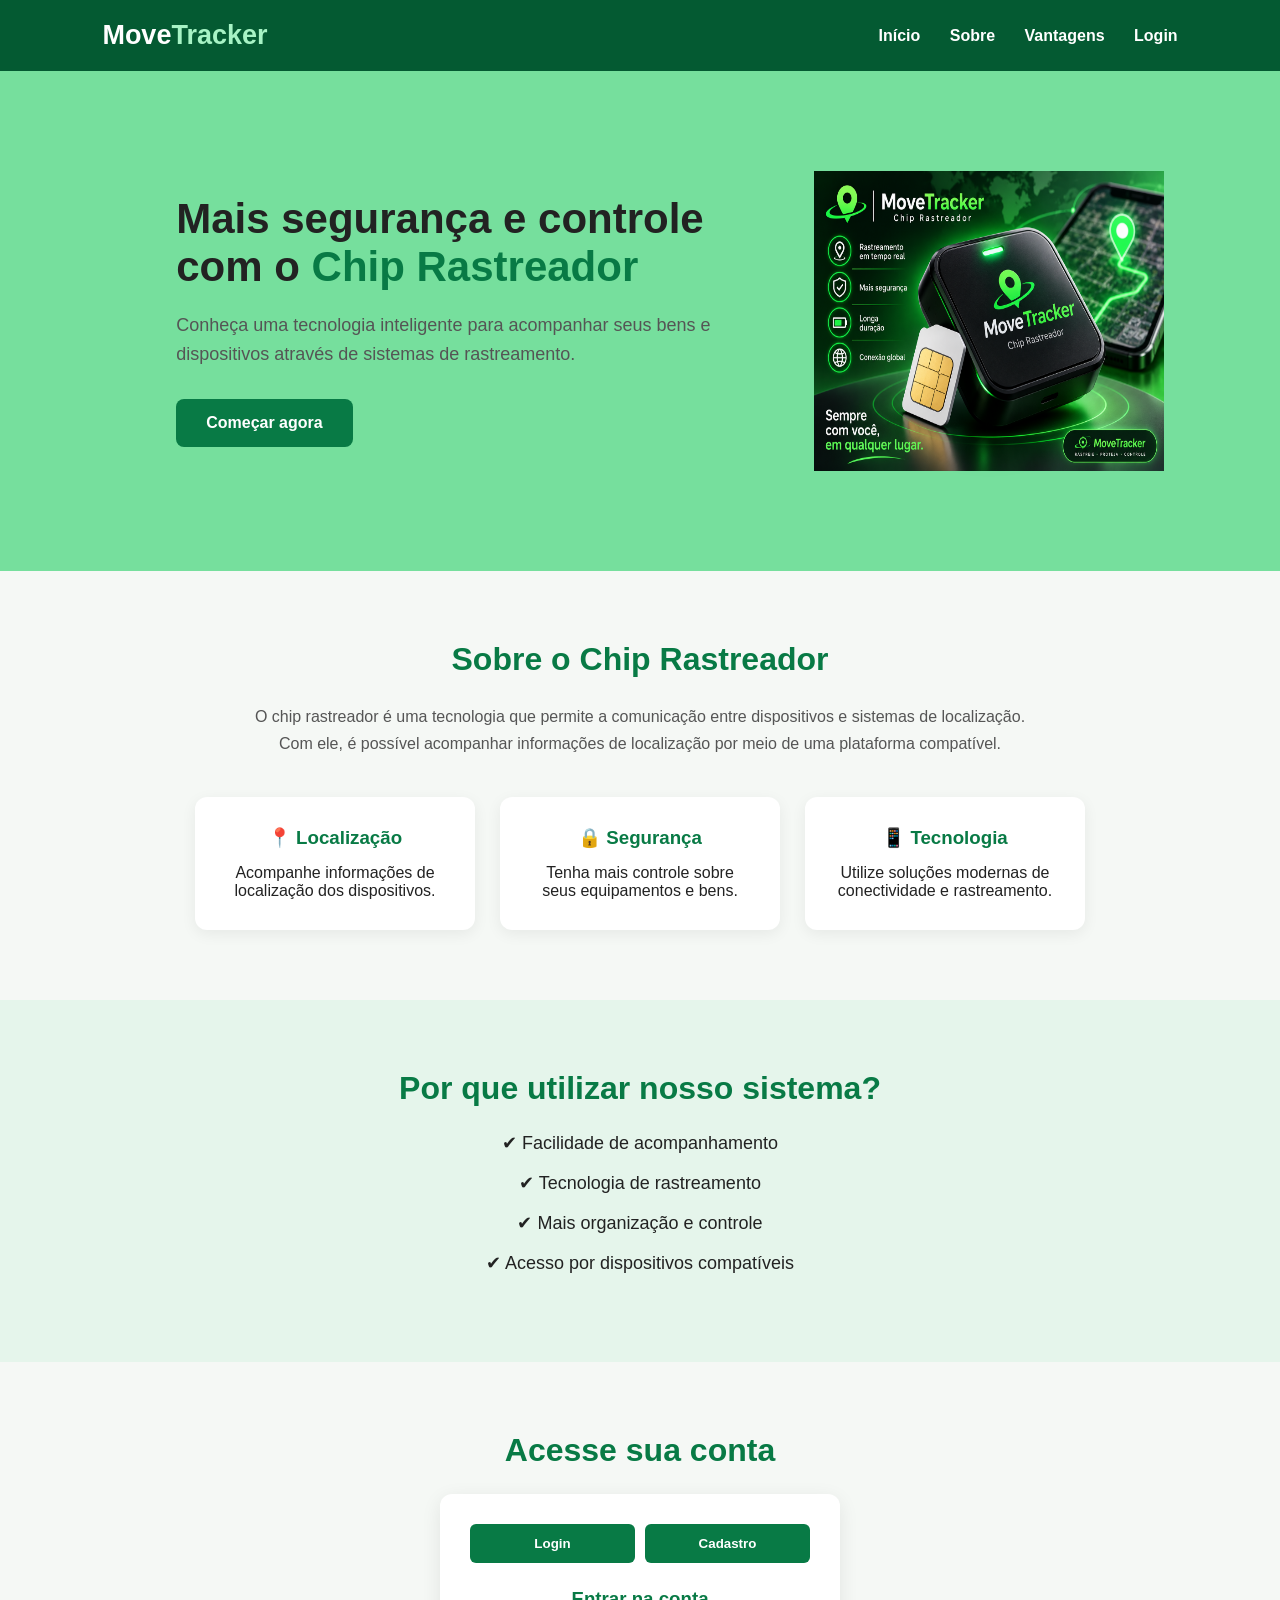
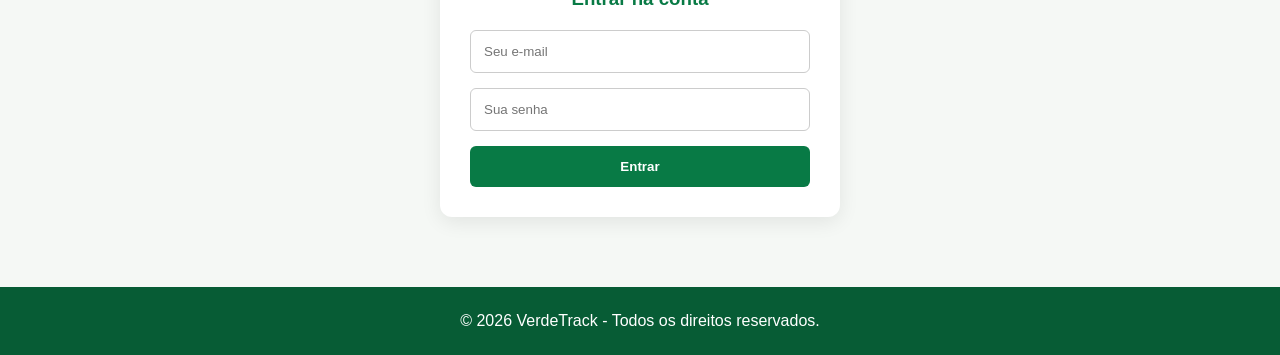
==== html/index.html @ 40c5a961 "Initial commit" ====
<!DOCTYPE html>
<html lang="pt-BR">
<head>
    <meta charset="UTF-8">
    <meta name="viewport" content="width=device-width, initial-scale=1.0">
    <title>MoveTracker - Chip Rastreador</title>
    <link rel="stylesheet" href="../css/style.css">
</head>
<body>

    <header>
        <div class="logo">Move<span>Tracker</span></div>

        <nav>
            <a href="#inicio">Início</a>
            <a href="#sobre">Sobre</a>
            <a href="#vantagens">Vantagens</a>
            <a href="#acesso">Login</a>
        </nav>
    </header>

    <section class="inicio" id="inicio">
        <div class="conteudo">
            <h1>Mais segurança e controle com o <span>Chip Rastreador</span></h1>

            <p>
                Conheça uma tecnologia inteligente para acompanhar
                seus bens e dispositivos através de sistemas de rastreamento.
            </p>

            <a href="#acesso" class="botao">Começar agora</a>
        </div>

        <div class="imagem">
            <div class="circulo"><img src="../img/movetracker.png" alt="Chip Rastreador" width="350" height="300"></div>
        </div>
    </section>

    <section class="sobre" id="sobre">
        <h2>Sobre o Chip Rastreador</h2>

        <p>
            O chip rastreador é uma tecnologia que permite a comunicação
            entre dispositivos e sistemas de localização. Com ele, é
            possível acompanhar informações de localização por meio
            de uma plataforma compatível.
        </p>

        <div class="cards">
            <div class="card">
                <h3>📍 Localização</h3>
                <p>Acompanhe informações de localização dos dispositivos.</p>
            </div>

            <div class="card">
                <h3>🔒 Segurança</h3>
                <p>Tenha mais controle sobre seus equipamentos e bens.</p>
            </div>

            <div class="card">
                <h3>📱 Tecnologia</h3>
                <p>Utilize soluções modernas de conectividade e rastreamento.</p>
            </div>
        </div>
    </section>

    <section class="vantagens" id="vantagens">
        <h2>Por que utilizar nosso sistema?</h2>

        <div class="lista">
            <p>✔ Facilidade de acompanhamento</p>
            <p>✔ Tecnologia de rastreamento</p>
            <p>✔ Mais organização e controle</p>
            <p>✔ Acesso por dispositivos compatíveis</p>
        </div>
    </section>

    <section class="acesso" id="acesso">
        <h2>Acesse sua conta</h2>

        <div class="formulario">

            <div class="abas">
                <button onclick="mostrarLogin()">Login</button>
                <button onclick="mostrarCadastro()">Cadastro</button>
            </div>

            <form id="login">
                <h3>Entrar na conta</h3>

                <input type="email" placeholder="Seu e-mail" required>

                <input type="password" placeholder="Sua senha" required>

                <button type="submit">Entrar</button>
            </form>

            <form id="cadastro" class="oculto">
                <h3>Criar uma conta</h3>

                <input type="text" placeholder="Nome completo" required>

                <input type="email" placeholder="Seu e-mail" required>

                <input type="password" placeholder="Crie uma senha" minlength="6" required>

                <button type="submit">Cadastrar</button>
            </form>

        </div>
    </section>

    <footer>
        <p>© 2026 VerdeTrack - Todos os direitos reservados.</p>
    </footer>

    <script>
        function mostrarLogin() {
            document.getElementById("login").classList.remove("oculto");
            document.getElementById("cadastro").classList.add("oculto");
        }

        function mostrarCadastro() {
            document.getElementById("cadastro").classList.remove("oculto");
            document.getElementById("login").classList.add("oculto");
        }

        document.getElementById("login").addEventListener("submit", function(event) {
            event.preventDefault();
            alert("Login demonstrativo! Conecte um sistema de autenticação para acessar sua conta.");
        });

        document.getElementById("cadastro").addEventListener("submit", function(event) {
            event.preventDefault();
            alert("Cadastro demonstrativo! Conecte um banco de dados para salvar os usuários.");
        });
    </script>

</body>
</html>
---- css/style.css ----
/* CONFIGURAÇÕES GERAIS */

* {
    margin: 0;
    padding: 0;
    box-sizing: border-box;
    font-family: Arial, sans-serif;
}

html {
    scroll-behavior: smooth;
}

body {
    background: #f5f8f5;
    color: #222;
}

/* MENU */

header {
    background: #045a32;
    color: white;
    padding: 20px 8%;
    display: flex;
    justify-content: space-between;
    align-items: center;
}

.logo {
    font-size: 27px;
    font-weight: bold;
}

.logo span {
    color: #a7f3c5;
}

nav a {
    color: white;
    text-decoration: none;
    margin-left: 25px;
    font-weight: bold;
}

nav a:hover {
    color: #a7f3c5;
}

/* INÍCIO */

.inicio {
    min-height: 500px;
    display: flex;
    align-items: center;
    justify-content: space-around;
    padding: 60px 8%;
    background: #76df9d;
}

.conteudo {
    max-width: 550px;
}

.conteudo h1 {
    font-size: 42px;
    margin-bottom: 20px;
}

.conteudo h1 span {
    color: #087a45;
}

.conteudo p {
    font-size: 18px;
    line-height: 1.6;
    margin-bottom: 30px;
    color: #555;
}

.botao {
    background: #087a45;
    color: white;
    padding: 15px 30px;
    border-radius: 8px;
    text-decoration: none;
    display: inline-block;
    font-weight: bold;
}

.botao:hover {
    background: #04552f;
}

.circulo {
    width: 230px;
    height: 230px;
    background: #087a45;
    border-radius: 50%;
    display: flex;
    justify-content: center;
    align-items: center;
    font-size: 90px;
    box-shadow: 0 10px 30px #087a4540;
}

/* SOBRE */

.sobre {
    padding: 70px 8%;
    text-align: center;
}

.sobre h2,
.vantagens h2,
.acesso h2 {
    color: #087a45;
    font-size: 32px;
    margin-bottom: 25px;
}

.sobre > p {
    max-width: 800px;
    margin: auto;
    line-height: 1.7;
    color: #555;
}

.cards {
    display: flex;
    justify-content: center;
    gap: 25px;
    margin-top: 40px;
    flex-wrap: wrap;
}

.card {
    background: white;
    padding: 30px;
    width: 280px;
    border-radius: 12px;
    box-shadow: 0 4px 15px #00000010;
    transition: 0.3s;
}

.card:hover {
    transform: translateY(-8px);
}

.card h3 {
    color: #087a45;
    margin-bottom: 15px;
}

/* VANTAGENS */

.vantagens {
    background: #e5f5eb;
    padding: 70px 8%;
    text-align: center;
}

.lista p {
    margin: 18px;
    font-size: 18px;
}

/* LOGIN E CADASTRO */

.acesso {
    padding: 70px 20px;
    text-align: center;
}

.formulario {
    background: white;
    max-width: 400px;
    margin: auto;
    padding: 30px;
    border-radius: 12px;
    box-shadow: 0 5px 20px #00000015;
}

.abas {
    display: flex;
    gap: 10px;
    margin-bottom: 25px;
}

.abas button {
    flex: 1;
    padding: 12px;
    border: none;
    background: #087a45;
    color: white;
    border-radius: 6px;
    cursor: pointer;
    font-weight: bold;
}

.abas button:hover {
    background: #04552f;
}

.formulario h3 {
    margin-bottom: 20px;
    color: #087a45;
}

.formulario input {
    width: 100%;
    padding: 13px;
    margin-bottom: 15px;
    border: 1px solid #ccc;
    border-radius: 6px;
    outline: none;
}

.formulario input:focus {
    border-color: #087a45;
}

.formulario form button {
    width: 100%;
    padding: 13px;
    background: #087a45;
    color: white;
    border: none;
    border-radius: 6px;
    cursor: pointer;
    font-weight: bold;
}

.formulario form button:hover {
    background: #04552f;
}

.oculto {
    display: none;
}

/* RODAPÉ */

footer {
    background: #075c35;
    color: white;
    padding: 25px;
    text-align: center;
}

/* RESPONSIVIDADE */

@media (max-width: 768px) {

    header {
        flex-direction: column;
        gap: 20px;
    }

    nav {
        display: flex;
        flex-wrap: wrap;
        justify-content: center;
        gap: 15px;
    }

    nav a {
        margin: 0;
    }

    .inicio {
        flex-direction: column;
        text-align: center;
        gap: 40px;
    }

    .conteudo h1 {
        font-size: 32px;
    }

    .cards {
        flex-direction: column;
        align-items: center;
    }
}
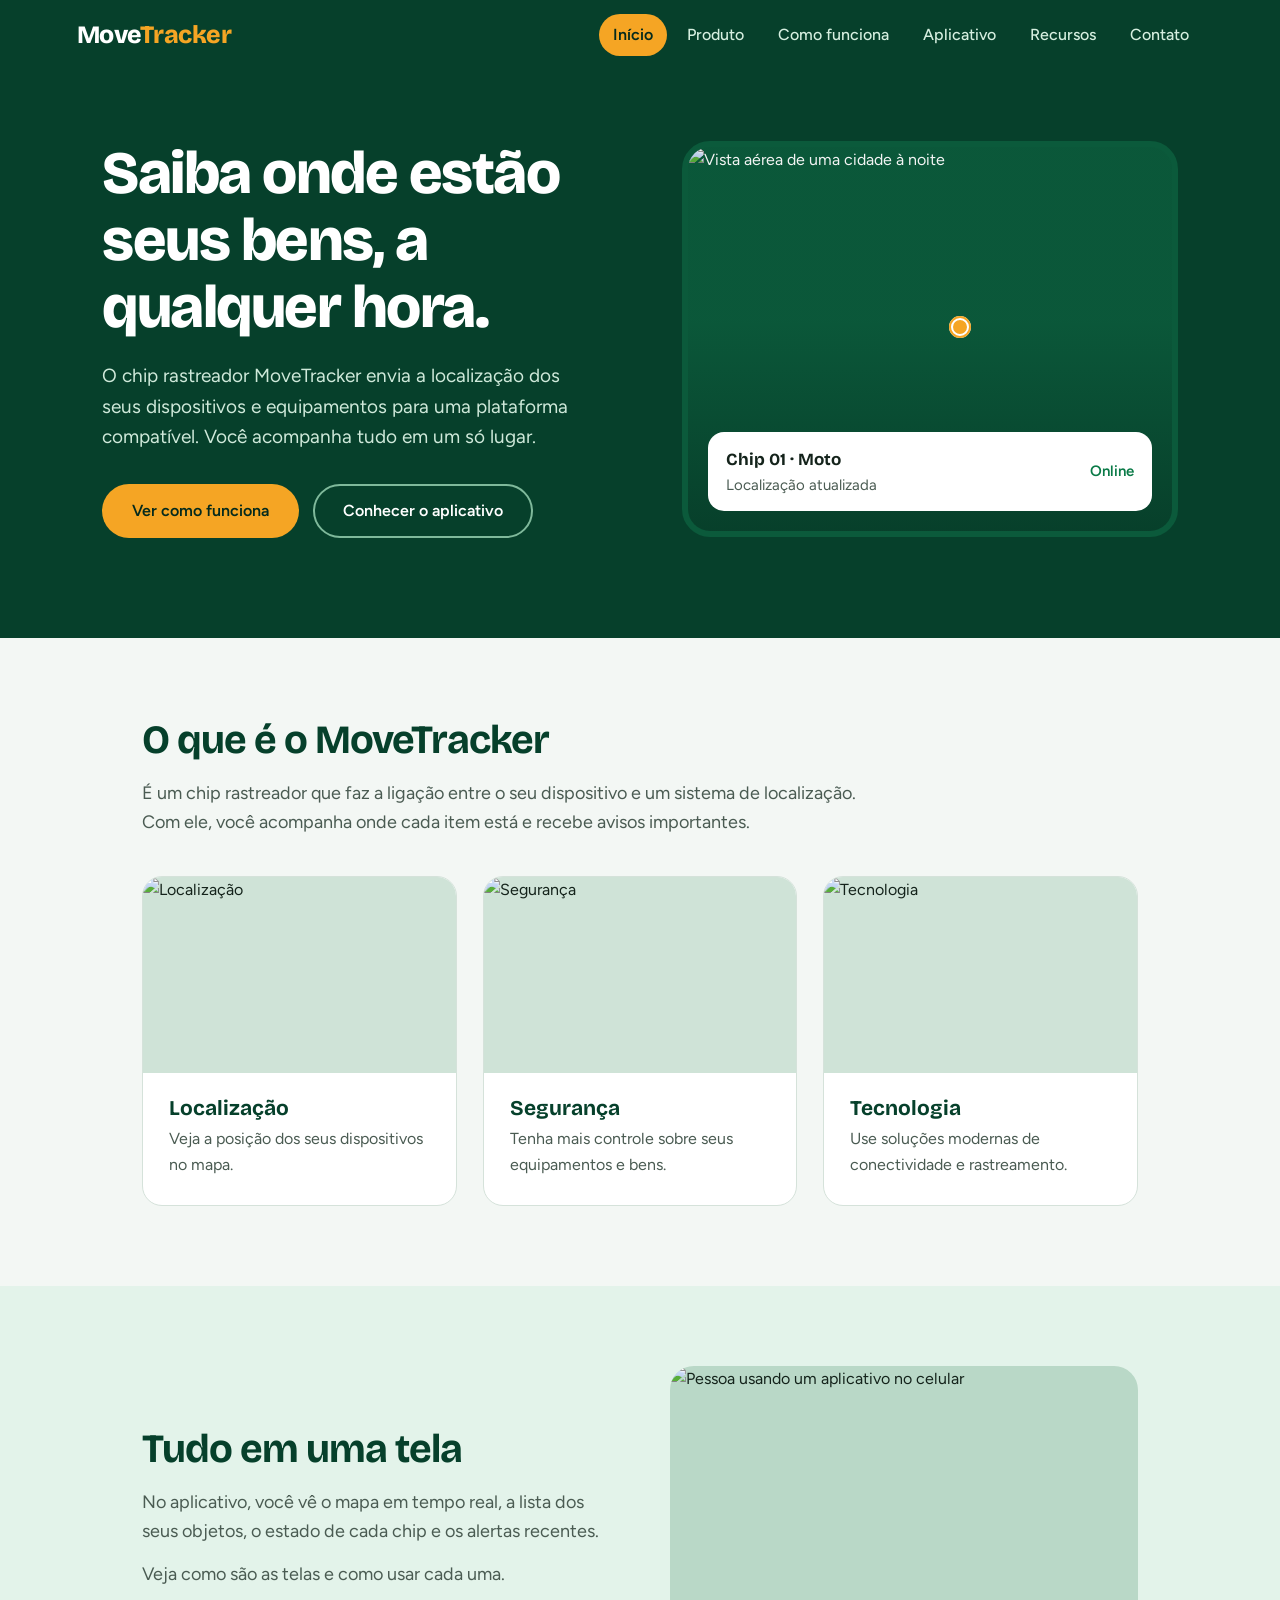
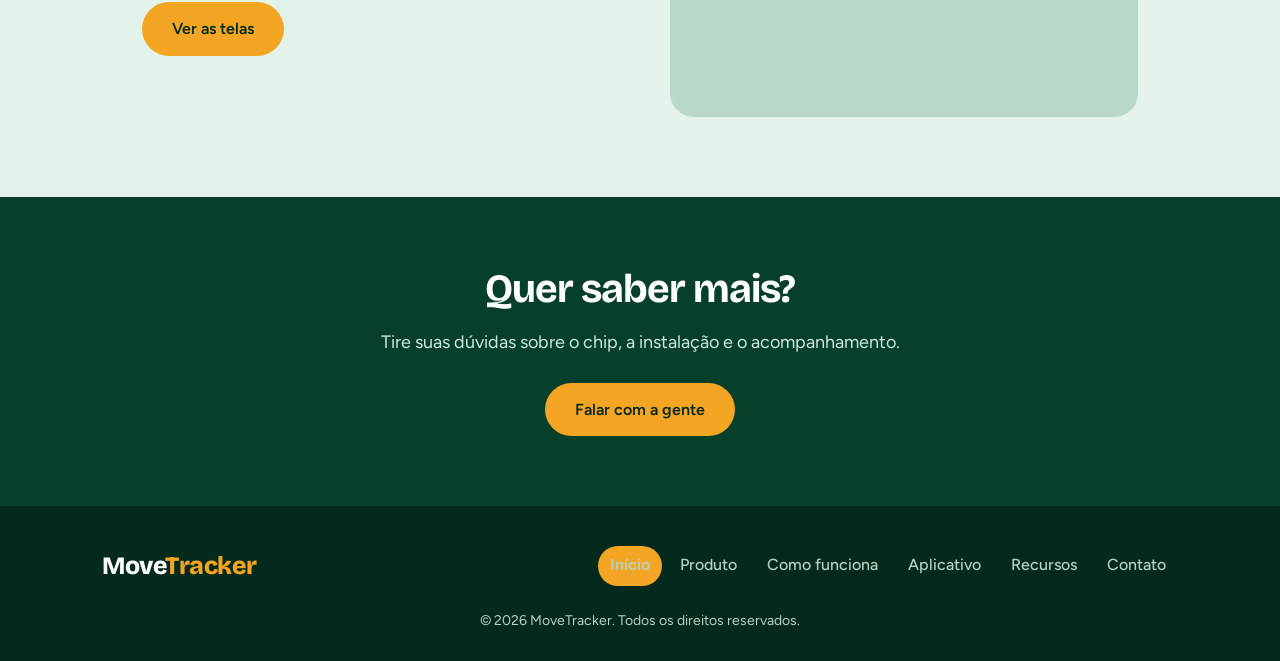
==== commit d9db0b77: "Atualização do frontend" ====
--- a/html/index.html
+++ b/html/index.html
@@ -1,141 +1,45 @@
-
 <!DOCTYPE html>
 <html lang="pt-BR">
 <head>
-    <meta charset="UTF-8">
-    <meta name="viewport" content="width=device-width, initial-scale=1.0">
-    <title>MoveTracker - Chip Rastreador</title>
-    <link rel="stylesheet" href="../css/style.css">
+<meta charset="UTF-8">
+<meta name="viewport" content="width=device-width, initial-scale=1.0">
+<title>Chip Rastreador - MoveTracker</title>
+<meta name="description" content="MoveTracker: chip rastreador para acompanhar a localização dos seus bens e dispositivos.">
+<link rel="preconnect" href="https://fonts.googleapis.com">
+<link rel="preconnect" href="https://fonts.gstatic.com" crossorigin>
+<link href="https://fonts.googleapis.com/css2?family=Bricolage+Grotesque:wght@500;700;800&family=Figtree:wght@400;500;600&display=swap" rel="stylesheet">
+<link rel="stylesheet" href="../css/style.css">
 </head>
 <body>
-
-    <header>
-        <div class="logo">Move<span>Tracker</span></div>
-
-        <nav>
-            <a href="#inicio">Início</a>
-            <a href="#sobre">Sobre</a>
-            <a href="#vantagens">Vantagens</a>
-            <a href="#acesso">Login</a>
-        </nav>
-    </header>
-
-    <section class="inicio" id="inicio">
-        <div class="conteudo">
-            <h1>Mais segurança e controle com o <span>Chip Rastreador</span></h1>
-
-            <p>
-                Conheça uma tecnologia inteligente para acompanhar
-                seus bens e dispositivos através de sistemas de rastreamento.
-            </p>
-
-            <a href="#acesso" class="botao">Começar agora</a>
-        </div>
-
-        <div class="imagem">
-            <div class="circulo"><img src="../img/movetracker.png" alt="Chip Rastreador" width="350" height="300"></div>
-        </div>
-    </section>
-
-    <section class="sobre" id="sobre">
-        <h2>Sobre o Chip Rastreador</h2>
-
-        <p>
-            O chip rastreador é uma tecnologia que permite a comunicação
-            entre dispositivos e sistemas de localização. Com ele, é
-            possível acompanhar informações de localização por meio
-            de uma plataforma compatível.
-        </p>
-
-        <div class="cards">
-            <div class="card">
-                <h3>📍 Localização</h3>
-                <p>Acompanhe informações de localização dos dispositivos.</p>
-            </div>
-
-            <div class="card">
-                <h3>🔒 Segurança</h3>
-                <p>Tenha mais controle sobre seus equipamentos e bens.</p>
-            </div>
-
-            <div class="card">
-                <h3>📱 Tecnologia</h3>
-                <p>Utilize soluções modernas de conectividade e rastreamento.</p>
-            </div>
-        </div>
-    </section>
-
-    <section class="vantagens" id="vantagens">
-        <h2>Por que utilizar nosso sistema?</h2>
-
-        <div class="lista">
-            <p>✔ Facilidade de acompanhamento</p>
-            <p>✔ Tecnologia de rastreamento</p>
-            <p>✔ Mais organização e controle</p>
-            <p>✔ Acesso por dispositivos compatíveis</p>
-        </div>
-    </section>
-
-    <section class="acesso" id="acesso">
-        <h2>Acesse sua conta</h2>
-
-        <div class="formulario">
-
-            <div class="abas">
-                <button onclick="mostrarLogin()">Login</button>
-                <button onclick="mostrarCadastro()">Cadastro</button>
-            </div>
-
-            <form id="login">
-                <h3>Entrar na conta</h3>
-
-                <input type="email" placeholder="Seu e-mail" required>
-
-                <input type="password" placeholder="Sua senha" required>
-
-                <button type="submit">Entrar</button>
-            </form>
-
-            <form id="cadastro" class="oculto">
-                <h3>Criar uma conta</h3>
-
-                <input type="text" placeholder="Nome completo" required>
-
-                <input type="email" placeholder="Seu e-mail" required>
-
-                <input type="password" placeholder="Crie uma senha" minlength="6" required>
-
-                <button type="submit">Cadastrar</button>
-            </form>
-
-        </div>
-    </section>
-
-    <footer>
-        <p>© 2026 VerdeTrack - Todos os direitos reservados.</p>
-    </footer>
-
-    <script>
-        function mostrarLogin() {
-            document.getElementById("login").classList.remove("oculto");
-            document.getElementById("cadastro").classList.add("oculto");
-        }
-
-        function mostrarCadastro() {
-            document.getElementById("cadastro").classList.remove("oculto");
-            document.getElementById("login").classList.add("oculto");
-        }
-
-        document.getElementById("login").addEventListener("submit", function(event) {
-            event.preventDefault();
-            alert("Login demonstrativo! Conecte um sistema de autenticação para acessar sua conta.");
-        });
-
-        document.getElementById("cadastro").addEventListener("submit", function(event) {
-            event.preventDefault();
-            alert("Cadastro demonstrativo! Conecte um banco de dados para salvar os usuários.");
-        });
-    </script>
-
+<header>
+<a class="logo" href="index.html">Move<span>Tracker</span></a>
+<nav aria-label="Menu principal"><a href="index.html" aria-current="page">Início</a><a href="produto.html">Produto</a><a href="como-funciona.html">Como funciona</a><a href="aplicativo.html">Aplicativo</a><a href="recursos.html">Recursos</a><a href="contato.html">Contato</a></nav>
+</header>
+<section class="inicio">
+<div>
+<h1>Saiba onde estão seus bens, a qualquer hora.</h1>
+<p>O chip rastreador MoveTracker envia a localização dos seus dispositivos e equipamentos para uma plataforma compatível. Você acompanha tudo em um só lugar.</p>
+<div class="botoes"><a class="botao" href="como-funciona.html">Ver como funciona</a><a class="botao sec" href="aplicativo.html">Conhecer o aplicativo</a></div>
+</div>
+<div class="mapa"><img src="https://images.unsplash.com/photo-1477959858617-67f85cf4f1df?auto=format&fit=crop&w=1000&q=80" alt="Vista aérea de uma cidade à noite" loading="lazy" width="1000" height="800"><span class="pino" aria-hidden="true"></span>
+<div class="status"><div><strong>Chip 01 · Moto</strong><span>Localização atualizada</span></div><em>Online</em></div></div>
+</section>
+<section class="wrap">
+<h2>O que é o MoveTracker</h2>
+<p class="intro">É um chip rastreador que faz a ligação entre o seu dispositivo e um sistema de localização. Com ele, você acompanha onde cada item está e recebe avisos importantes.</p>
+<div class="grade"><article class="card"><div class="foto"><img src="https://images.unsplash.com/photo-1524661135-423995f22d0b?auto=format&fit=crop&w=800&q=80" alt="Localização" loading="lazy" width="800" height="500"></div><div class="texto"><h3>Localização</h3><p>Veja a posição dos seus dispositivos no mapa.</p></div></article><article class="card"><div class="foto"><img src="https://images.unsplash.com/photo-1550751827-4bd374c3f58b?auto=format&fit=crop&w=800&q=80" alt="Segurança" loading="lazy" width="800" height="500"></div><div class="texto"><h3>Segurança</h3><p>Tenha mais controle sobre seus equipamentos e bens.</p></div></article><article class="card"><div class="foto"><img src="https://images.unsplash.com/photo-1518770660439-4636190af475?auto=format&fit=crop&w=800&q=80" alt="Tecnologia" loading="lazy" width="800" height="500"></div><div class="texto"><h3>Tecnologia</h3><p>Use soluções modernas de conectividade e rastreamento.</p></div></article></div>
+</section>
+<section class="faixa"><div class="wrap split">
+<div><h2>Tudo em uma tela</h2><p>No aplicativo, você vê o mapa em tempo real, a lista dos seus objetos, o estado de cada chip e os alertas recentes.</p><p>Veja como são as telas e como usar cada uma.</p><a class="botao" href="aplicativo.html">Ver as telas</a></div>
+<div class="foto"><img src="https://images.unsplash.com/photo-1512941937669-90a1b58e7e9c?auto=format&fit=crop&w=900&q=80" alt="Pessoa usando um aplicativo no celular" loading="lazy" width="900" height="650"></div>
+</div></section>
+<section class="chamada"><h2>Quer saber mais?</h2><p>Tire suas dúvidas sobre o chip, a instalação e o acompanhamento.</p><a class="botao" href="contato.html">Falar com a gente</a></section>
+<footer>
+<div class="rodape">
+<a class="logo" href="index.html">Move<span>Tracker</span></a>
+<nav aria-label="Menu do rodapé"><a href="index.html" aria-current="page">Início</a><a href="produto.html">Produto</a><a href="como-funciona.html">Como funciona</a><a href="aplicativo.html">Aplicativo</a><a href="recursos.html">Recursos</a><a href="contato.html">Contato</a></nav>
+</div>
+<small>© 2026 MoveTracker. Todos os direitos reservados.</small>
+</footer>
 </body>
-</html>
+</html>
--- a/css/style.css
+++ b/css/style.css
@@ -1,286 +1,146 @@
-
-/* CONFIGURAÇÕES GERAIS */
-
-* {
-    margin: 0;
-    padding: 0;
-    box-sizing: border-box;
-    font-family: Arial, sans-serif;
-}
-
-html {
-    scroll-behavior: smooth;
-}
-
-body {
-    background: #f5f8f5;
-    color: #222;
-}
+:root{--floresta:#06402b;--escura:#042a1d;--verde:#0a7a47;--ambar:#f5a524;--fundo:#f3f7f4;--papel:#fff;--texto:#14231b;--suave:#4a5b52;--borda:#d5e2da;--claro:#e3f3ea;--titulo:"Bricolage Grotesque","Trebuchet MS",sans-serif;--corpo:"Figtree","Segoe UI",Arial,sans-serif}
+*{margin:0;padding:0;box-sizing:border-box}
+html{scroll-behavior:smooth}
+body{font-family:var(--corpo);background:var(--fundo);color:var(--texto);line-height:1.6}
+img{display:block;max-width:100%}
+a:focus-visible,summary:focus-visible{outline:3px solid var(--ambar);outline-offset:3px}
+h1,h2,h3{font-family:var(--titulo);line-height:1.12}
+h2{font-size:clamp(28px,3.6vw,40px);letter-spacing:-1px;color:var(--floresta);margin-bottom:16px}
+h3{font-size:21px;color:var(--floresta);margin-bottom:6px}
 
 /* MENU */
+header{position:sticky;top:0;z-index:10;background:var(--floresta);color:#fff;padding:14px 6%;display:flex;justify-content:space-between;align-items:center;gap:20px}
+.logo{font-family:var(--titulo);font-size:25px;font-weight:800;letter-spacing:-.5px;color:#fff;text-decoration:none}
+.logo span{color:var(--ambar)}
+nav{display:flex;gap:6px;flex-wrap:wrap}
+nav a{color:#d6efe0;text-decoration:none;font-weight:500;padding:8px 14px;border-radius:999px;transition:background .2s}
+nav a:hover{background:#0b5a3b;color:#fff}
+nav a[aria-current="page"]{background:var(--ambar);color:var(--escura);font-weight:600}
+nav a:focus-visible{outline:3px solid var(--ambar)}
 
-header {
-    background: #045a32;
-    color: white;
-    padding: 20px 8%;
-    display: flex;
-    justify-content: space-between;
-    align-items: center;
-}
-
-.logo {
-    font-size: 27px;
-    font-weight: bold;
-}
-
-.logo span {
-    color: #a7f3c5;
-}
-
-nav a {
-    color: white;
-    text-decoration: none;
-    margin-left: 25px;
-    font-weight: bold;
-}
-
-nav a:hover {
-    color: #a7f3c5;
-}
+/* BOTÕES */
+.botao{display:inline-block;background:var(--ambar);color:var(--escura);font-weight:600;text-decoration:none;padding:14px 30px;border-radius:999px;transition:background .2s}
+.botao:hover{background:#ffb93d}
+.botao.sec{background:transparent;color:#fff;border:2px solid #7fb99b;padding:12px 28px}
+.botao.sec:hover{background:#0b5a3b}
+.botoes{display:flex;gap:14px;flex-wrap:wrap}
 
 /* INÍCIO */
+.inicio{background:var(--floresta);color:#fff;padding:70px 8% 100px;display:grid;grid-template-columns:1.05fr 1fr;gap:60px;align-items:center}
+.inicio h1{font-size:clamp(36px,5vw,60px);font-weight:800;letter-spacing:-1.5px;margin-bottom:20px}
+.inicio p{font-size:19px;max-width:480px;color:#cfe9da;margin-bottom:32px}
+.mapa{position:relative;aspect-ratio:5/4;border-radius:28px;overflow:hidden;background:#0b5a3b;border:6px solid #0b5a3b}
+.mapa img{width:100%;height:100%;object-fit:cover}
+.mapa::after{content:"";position:absolute;inset:0;background:linear-gradient(to top,rgba(4,42,29,.55),rgba(4,42,29,.05) 55%)}
+.pino{position:absolute;z-index:2;left:54%;top:44%;width:22px;height:22px;background:var(--ambar);border:4px solid #fff;border-radius:50%}
+.pino::before{content:"";position:absolute;inset:-4px;border-radius:50%;border:2px solid var(--ambar);animation:pulso 2.2s ease-out infinite}
+@keyframes pulso{from{transform:scale(1);opacity:1}to{transform:scale(3.2);opacity:0}}
+.status{position:absolute;z-index:2;left:20px;right:20px;bottom:20px;background:#fff;color:var(--texto);border-radius:16px;padding:14px 18px;display:flex;justify-content:space-between;align-items:center;gap:12px;font-size:15px}
+.status strong{display:block;font-family:var(--titulo);font-size:17px}
+.status span{color:var(--suave)}
+.status em{font-style:normal;font-weight:600;color:var(--verde)}
 
-.inicio {
-    min-height: 500px;
-    display: flex;
-    align-items: center;
-    justify-content: space-around;
-    padding: 60px 8%;
-    background: #76df9d;
+/* PÁGINAS INTERNAS */
+.topo-pagina{background:var(--floresta);color:#fff;padding:64px 8% 70px}
+.topo-pagina h1{font-size:clamp(34px,4.6vw,54px);font-weight:800;letter-spacing:-1.2px;margin-bottom:14px}
+.topo-pagina p{font-size:19px;max-width:60ch;color:#cfe9da}
+.faixa{background:var(--claro)}
+.wrap{max-width:1200px;margin:0 auto;padding:80px 8%}
+.intro{max-width:62ch;color:var(--suave);font-size:18px}
+.grade{display:grid;grid-template-columns:repeat(3,1fr);gap:26px;margin-top:40px}
+.grade.quatro{grid-template-columns:repeat(4,1fr)}
+.card{background:var(--papel);border:1px solid var(--borda);border-radius:20px;overflow:hidden}
+.card .foto{aspect-ratio:16/10;background:#cfe3d7}
+.card .foto img{width:100%;height:100%;object-fit:cover}
+.card .texto{padding:24px 26px 28px}
+.card.simples{padding:26px}
+.card p{color:var(--suave)}
+.icone{font-size:30px;margin-bottom:10px}
+.split{display:grid;grid-template-columns:1fr 1fr;gap:60px;align-items:center}
+.split .foto{border-radius:24px;overflow:hidden;aspect-ratio:4/3;background:#b9d8c7}
+.split .foto img{width:100%;height:100%;object-fit:cover}
+.split p{color:var(--suave);font-size:18px;margin-bottom:14px}
+.lista{list-style:none;margin-top:8px}
+.lista li{display:flex;gap:14px;padding:14px 0;border-bottom:1px solid #b9d8c7;font-weight:500;font-size:18px}
+.lista li:last-child{border-bottom:0}
+.lista li::before{content:"✔";flex:none;width:26px;height:26px;margin-top:1px;border-radius:50%;background:var(--verde);color:#fff;font-size:13px;display:grid;place-items:center}
+
+/* COMO FUNCIONA */
+.fluxo{display:flex;flex-wrap:wrap;align-items:center;gap:10px;margin:36px 0 10px}
+.fluxo span{background:var(--papel);border:1px solid var(--borda);border-radius:14px;padding:12px 20px;font-weight:600;color:var(--floresta)}
+.fluxo i{font-style:normal;color:var(--verde);font-weight:700}
+.passos{list-style:none;counter-reset:p;margin-top:20px}
+.passos li{display:grid;grid-template-columns:56px 1fr;gap:22px;padding:26px 0;border-bottom:1px solid var(--borda)}
+.passos li:last-child{border-bottom:0}
+.passos li::before{counter-increment:p;content:counter(p);width:48px;height:48px;border-radius:50%;background:var(--floresta);color:#fff;display:grid;place-items:center;font-family:var(--titulo);font-size:22px;font-weight:800}
+.passos p{color:var(--suave);max-width:60ch}
+
+/* APLICATIVO: CELULAR */
+.celulares{display:flex;gap:34px;justify-content:center;flex-wrap:wrap;margin-top:44px}
+.celulares figure{text-align:center;max-width:270px}
+.celulares figcaption{margin-top:16px;color:var(--suave);font-size:15px}
+.celulares figcaption strong{display:block;font-family:var(--titulo);font-size:19px;color:var(--floresta)}
+.celular{width:250px;height:500px;background:#0b1f17;border-radius:36px;padding:10px;margin:0 auto}
+.tela{background:#eef4ef;border-radius:28px;height:100%;overflow:hidden;display:flex;flex-direction:column;text-align:left}
+.tela .topo{background:var(--floresta);color:#fff;padding:18px 16px 12px;font-weight:600;font-size:14px;display:flex;justify-content:space-between}
+.mini-mapa{position:relative;flex:1;background-color:#dcebe2;background-image:linear-gradient(90deg,#fff 0 7px,transparent 7px),linear-gradient(#fff 0 7px,transparent 7px),linear-gradient(60deg,transparent 46%,#fff 46% 50%,transparent 50%);background-size:96px 80px,96px 80px,100% 100%}
+.tela .info{background:#fff;padding:14px 16px;font-size:13px;border-top:1px solid var(--borda)}
+.tela .info strong{display:block;font-family:var(--titulo);font-size:16px;color:var(--floresta)}
+.tela .info span{color:var(--suave)}
+.item{display:flex;align-items:center;gap:10px;background:#fff;margin:10px 12px 0;padding:12px;border-radius:12px;font-size:13px;line-height:1.3}
+.item b{display:block;font-size:14px;color:var(--texto)}
+.item small{color:var(--suave)}
+.bola{flex:none;width:11px;height:11px;border-radius:50%;background:var(--verde)}
+.bola.off{background:#9aa8a0}
+.bola.baixa{background:var(--ambar)}
+.alerta{background:#fff;margin:10px 12px 0;padding:12px;border-radius:12px;border-left:4px solid var(--ambar);font-size:13px;line-height:1.35}
+.alerta.ok{border-left-color:var(--verde)}
+.alerta b{display:block;font-size:14px}
+.alerta small{color:var(--suave)}
+
+/* APLICATIVO: PAINEL */
+.janela{margin-top:40px;background:var(--papel);border:1px solid var(--borda);border-radius:18px;overflow:hidden}
+.barra{background:#e6eee9;padding:12px 16px;display:flex;gap:7px}
+.barra i{width:11px;height:11px;border-radius:50%;background:#b7c6bd}
+.corpo{display:grid;grid-template-columns:180px 1fr}
+.menu{background:var(--floresta);color:#cfe9da;padding:18px 0;list-style:none;font-size:14px}
+.menu li{padding:10px 20px}
+.menu li.ativo{background:#0b5a3b;color:#fff;font-weight:600}
+.principal{padding:24px}
+.numeros{display:grid;grid-template-columns:repeat(3,1fr);gap:14px;margin-bottom:22px}
+.numeros div{background:var(--fundo);border-radius:12px;padding:14px 16px;color:var(--suave);font-size:14px}
+.numeros strong{display:block;font-family:var(--titulo);font-size:30px;color:var(--floresta)}
+.tabela-rolagem{overflow-x:auto}
+table{width:100%;border-collapse:collapse;font-size:14px;min-width:460px}
+th,td{text-align:left;padding:11px 8px;border-bottom:1px solid var(--borda)}
+th{color:var(--suave);font-weight:600}
+
+/* FAQ E CONTATO */
+details{background:var(--papel);border:1px solid var(--borda);border-radius:14px;padding:18px 22px;margin-bottom:12px}
+summary{cursor:pointer;font-weight:600;font-size:18px;color:var(--floresta)}
+details p{margin-top:10px;color:var(--suave)}
+
+/* CHAMADA E RODAPÉ */
+.chamada{background:var(--floresta);color:#fff;text-align:center;padding:70px 8%}
+.chamada h2{color:#fff}
+.chamada p{color:#cfe9da;max-width:52ch;margin:0 auto 26px;font-size:18px}
+footer{background:var(--escura);color:#b4d3c2;padding:40px 8% 28px}
+.rodape{max-width:1200px;margin:0 auto;display:flex;justify-content:space-between;flex-wrap:wrap;gap:24px}
+.rodape nav a{color:#b4d3c2;padding:6px 12px}
+footer small{display:block;max-width:1200px;margin:24px auto 0;text-align:center;font-size:14px}
+
+/* RESPONSIVO */
+@media(max-width:900px){
+header{flex-direction:column;gap:10px}
+nav{justify-content:center}
+.inicio{grid-template-columns:1fr;padding:50px 6% 70px;gap:40px}
+.inicio p{max-width:none}
+.grade,.grade.quatro,.split{grid-template-columns:1fr}
+.split{gap:34px}
+.wrap{padding:60px 6%}
+.corpo{grid-template-columns:1fr}
+.menu{display:none}
+.numeros{grid-template-columns:1fr}
+.topo-pagina,.chamada{padding-left:6%;padding-right:6%}
 }
-
-.conteudo {
-    max-width: 550px;
-}
-
-.conteudo h1 {
-    font-size: 42px;
-    margin-bottom: 20px;
-}
-
-.conteudo h1 span {
-    color: #087a45;
-}
-
-.conteudo p {
-    font-size: 18px;
-    line-height: 1.6;
-    margin-bottom: 30px;
-    color: #555;
-}
-
-.botao {
-    background: #087a45;
-    color: white;
-    padding: 15px 30px;
-    border-radius: 8px;
-    text-decoration: none;
-    display: inline-block;
-    font-weight: bold;
-}
-
-.botao:hover {
-    background: #04552f;
-}
-
-.circulo {
-    width: 230px;
-    height: 230px;
-    background: #087a45;
-    border-radius: 50%;
-    display: flex;
-    justify-content: center;
-    align-items: center;
-    font-size: 90px;
-    box-shadow: 0 10px 30px #087a4540;
-}
-
-/* SOBRE */
-
-.sobre {
-    padding: 70px 8%;
-    text-align: center;
-}
-
-.sobre h2,
-.vantagens h2,
-.acesso h2 {
-    color: #087a45;
-    font-size: 32px;
-    margin-bottom: 25px;
-}
-
-.sobre > p {
-    max-width: 800px;
-    margin: auto;
-    line-height: 1.7;
-    color: #555;
-}
-
-.cards {
-    display: flex;
-    justify-content: center;
-    gap: 25px;
-    margin-top: 40px;
-    flex-wrap: wrap;
-}
-
-.card {
-    background: white;
-    padding: 30px;
-    width: 280px;
-    border-radius: 12px;
-    box-shadow: 0 4px 15px #00000010;
-    transition: 0.3s;
-}
-
-.card:hover {
-    transform: translateY(-8px);
-}
-
-.card h3 {
-    color: #087a45;
-    margin-bottom: 15px;
-}
-
-/* VANTAGENS */
-
-.vantagens {
-    background: #e5f5eb;
-    padding: 70px 8%;
-    text-align: center;
-}
-
-.lista p {
-    margin: 18px;
-    font-size: 18px;
-}
-
-/* LOGIN E CADASTRO */
-
-.acesso {
-    padding: 70px 20px;
-    text-align: center;
-}
-
-.formulario {
-    background: white;
-    max-width: 400px;
-    margin: auto;
-    padding: 30px;
-    border-radius: 12px;
-    box-shadow: 0 5px 20px #00000015;
-}
-
-.abas {
-    display: flex;
-    gap: 10px;
-    margin-bottom: 25px;
-}
-
-.abas button {
-    flex: 1;
-    padding: 12px;
-    border: none;
-    background: #087a45;
-    color: white;
-    border-radius: 6px;
-    cursor: pointer;
-    font-weight: bold;
-}
-
-.abas button:hover {
-    background: #04552f;
-}
-
-.formulario h3 {
-    margin-bottom: 20px;
-    color: #087a45;
-}
-
-.formulario input {
-    width: 100%;
-    padding: 13px;
-    margin-bottom: 15px;
-    border: 1px solid #ccc;
-    border-radius: 6px;
-    outline: none;
-}
-
-.formulario input:focus {
-    border-color: #087a45;
-}
-
-.formulario form button {
-    width: 100%;
-    padding: 13px;
-    background: #087a45;
-    color: white;
-    border: none;
-    border-radius: 6px;
-    cursor: pointer;
-    font-weight: bold;
-}
-
-.formulario form button:hover {
-    background: #04552f;
-}
-
-.oculto {
-    display: none;
-}
-
-/* RODAPÉ */
-
-footer {
-    background: #075c35;
-    color: white;
-    padding: 25px;
-    text-align: center;
-}
-
-/* RESPONSIVIDADE */
-
-@media (max-width: 768px) {
-
-    header {
-        flex-direction: column;
-        gap: 20px;
-    }
-
-    nav {
-        display: flex;
-        flex-wrap: wrap;
-        justify-content: center;
-        gap: 15px;
-    }
-
-    nav a {
-        margin: 0;
-    }
-
-    .inicio {
-        flex-direction: column;
-        text-align: center;
-        gap: 40px;
-    }
-
-    .conteudo h1 {
-        font-size: 32px;
-    }
-
-    .cards {
-        flex-direction: column;
-        align-items: center;
-    }
-}
+@media(prefers-reduced-motion:reduce){html{scroll-behavior:auto}.pino::before{animation:none}nav a,.botao{transition:none}}
